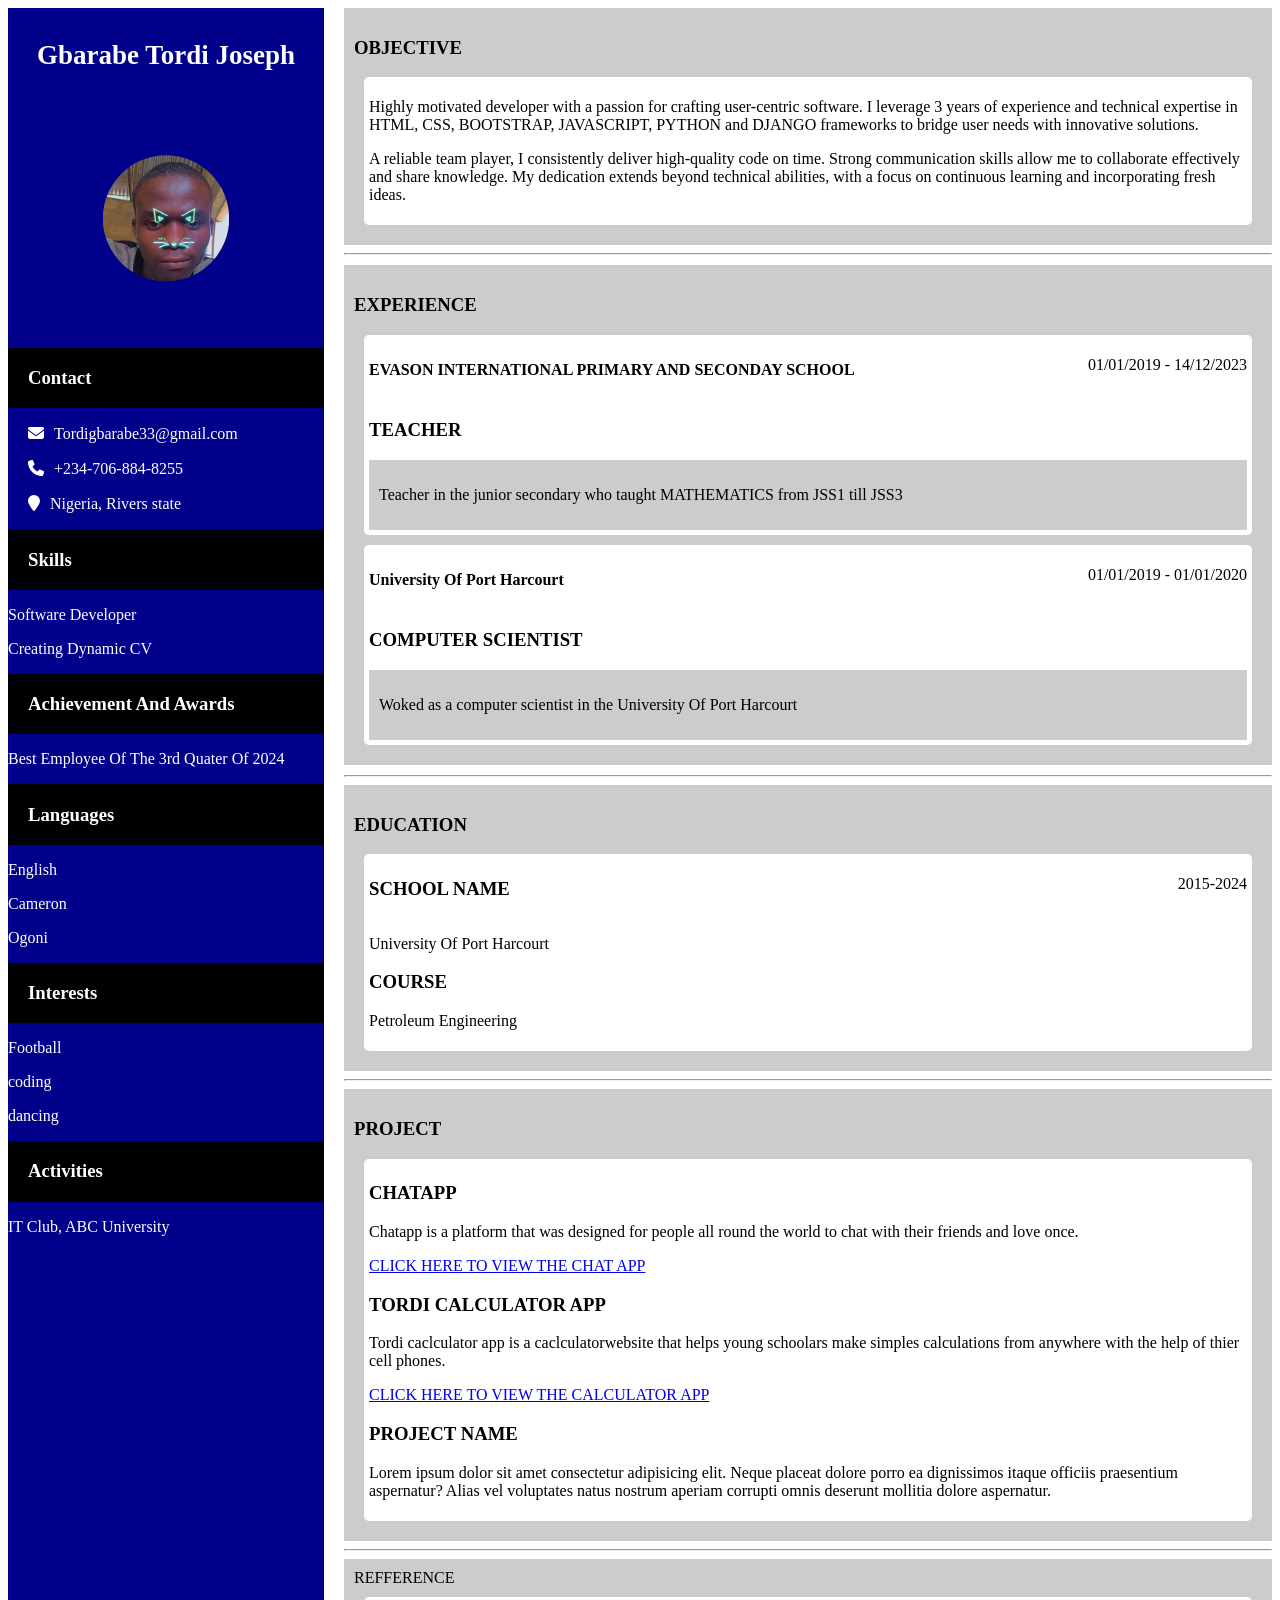
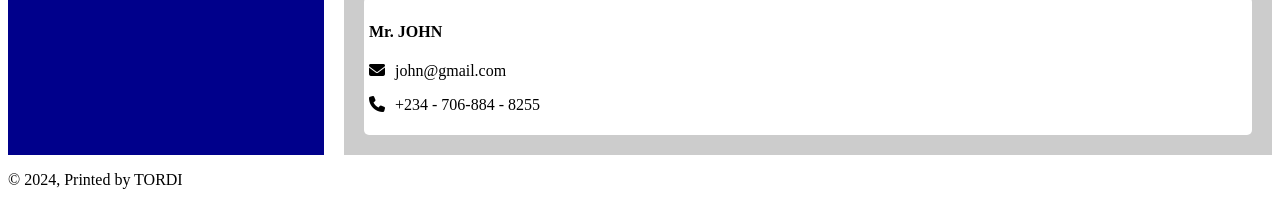
==== myblog/templates/home.html @ b70567ed "Add files via upload my first commit" ====
<!DOCTYPE html>
<html lang="en">
<head>
    <meta charset="UTF-8">
    <meta name="viewport" content="width=device-width, initial-scale=1.0">
    <title>Document</title>
    <link rel="stylesheet" href="https://cdnjs.cloudflare.com/ajax/libs/font-awesome/6.5.2/css/all.min.css" integrity="sha512-SnH5WK+bZxgPHs44uWIX+LLJAJ9/2PkPKZ5QiAj6Ta86w+fsb2TkcmfRyVX3pBnMFcV7oQPJkl9QevSCWr3W6A==" crossorigin="anonymous" referrerpolicy="no-referrer" />

    <style>

        body {
            display: grid;
            grid-template-columns: 1fr 3fr;

        }


        /* This part is for the header only */
        header {
            padding-top: 10px;
            background-color: darkblue;
            color: white;
        }
        header #headerone img {
            width: 40%;
            border-radius: 20px;
            clip-path: circle();
        }
        header #headerone {
            text-align: center;
            font-size: 18px;
        }

        .black {
            background-color: black;
            color: white;
            padding: 0.5px 0.5px 0.5px 20px;
        }
        #headertwotwo p {
            padding: 0.5px 0.5px 0.5px 20px;
        }
        #headertwotwo p i {
            padding-right: 10px;
        }

        /* This part is for the main only */
        main {
            padding-left: 20px;
        }
        #mainthree {
            background-color: #ccc;
            padding: 10px 10px 10px 10px;
        }
        #mainone {
            background-color: #ccc;
            padding: 10px;
        }
        #mainonetwo {
            background-color: white;
            margin: 10px 10px 10px 10px;
            padding: 5px;
            border-radius: 5px;
        }
        #maintwo {
            background-color: #ccc;
            padding: 10px;
            margin: 10px 0 10px 0;
        }
        .all {
            background-color: white;
            margin: 10px 10px 10px 10px;
            padding: 5px;
            border-radius: 5px;
        }

        #maintwotwoone {
            display: flex;
            justify-content: space-between;
        }
        #mainthreetwoone {
            display: flex;
            justify-content: space-between;
        }
        #mainfour {
            background-color: #ccc;
            padding: 10px 10px 10px 10px;
        }
        #mainfive p i {
            padding-right: 10px;
        }


        

        /* Media query for HP CORE I5 */
        /* CSS styles specific to HP CORE I5  */
        @media only screen and (max-width: 1600px) and (min-width: 900px){
        } 

        /* Media query for Samsung Galaxy S9+ */
        /* CSS styles specific to Samsung Galaxy S9+ */
        @media only screen and (max-width: 658px) and (min-width: 320px) {
        }

        /* Media query for Samsung Galaxy S8 */
        /* CSS styles specific to Samsung Galaxy S8 */
        @media only screen and (max-width: 740px) and (min-width: 360px) {
        }

        /* Media query for Samsung Galaxy tab */
        /* CSS styles specific to Samsung Galaxy tab */
        @media only screen and (max-width: 1138px) and (min-width: 712px) {
        }

        /* Media query for Samsung Galaxy s20 ultra */
        /* CSS styles specific to Samsung Galaxy s20 ultra */
        @media only screen and (max-width: 915px) and (min-width: 412px) {
        }

        /* Media query for iPhone 6/7/8 */
        /* CSS styles specific to iPhone 6/7/8 */
        /* Media query for ALL laptops */
        @media only screen and (max-width: 667px) and (min-width: 414px) {
            body {
                display: flex;
                flex-direction: column;
            }
            main {
                margin-top: 10px;
                margin-left: -20px;
            }
        }

        /* CSS styles specific All laptops */
        @media only screen and (max-width: 1920px) and (min-width: 1366px){
        }

        /* Media query for samsung galaxy ao3s and a10 */
        /* CSS styles specific to samsung galaxy ao3s and a10 */
        @media only screen and (max-width: 720px) and (min-width: 320px) {
            body {
                display: flex;
                flex-direction: column;
            }

            /* This part is for the header part */
            header {
                font-size: 10px;
            }
            header #headerone img {
            width: 40%;
            border-radius: 60px;
            clip-path: circle();
            }
            #headerthreetwo {
                padding-left: 20px;
            }
            #headerfourtwo {
                padding-left: 20px;
            }
            #headerfivetwo{
                padding-left: 20px;
            }
            #headersixtwo {
                padding-left: 20px;
            }

            /* This part is for the main part */
            main {
                margin-top: 10px;
                margin-left: -20px;
                font-size: 13px;
            }
        }
    </style>
</head>
<body>

    <header>

        <div id="headerone">
            <h2>Gbarabe Tordi Joseph</h2>
            <img src="../static/img/picture2.jpg" alt="">
        </div>

        <div id="headertwo">
            <div id="headertwoone" class="black">
                <h3>Contact</h3>
            </div>
            <div id="headertwotwo">
                <p><i class="fa fa-envelope" aria-hidden="true"></i>Tordigbarabe33@gmail.com</p>
                <p><i class="fa fa-phone" aria-hidden="true"></i>+234-706-884-8255</p>
                <p><i class="fa fa-map-marker" aria-hidden="true"></i>Nigeria, Rivers state</p>
            </div>
        </div>

        <div id="headerthree">
            <div id="headerthreeone" class="black">
                <h3>Skills</h3>
            </div>
            <div id="headerthreetwo">
                <p>Software Developer</p>
                <p>Creating Dynamic CV</p>
            </div>
        </div>

        <div id="headerfour">
            <div id="headerfourone" class="black">
                <h3>Achievement And Awards</h3>
            </div>
            <div id="headerfourtwo">
                <p>Best Employee Of The 3rd Quater Of 2024</p>
            </div>
        </div>

        <div id="headerfive">
            <div id="headerfiveone" class="black">
                <h3>Languages</h3>
            </div>
            <div id="headerfivetwo">
                <p>English</p>
                <p>Cameron</p>
                <p>Ogoni</p>
            </div>
        </div>

        <div id="headersix">
            <div id="headersixone" class="black">
                <h3>Interests</h3>
            </div>
            <div id="headersixtwo">
                <p>Football</p>
                <p>coding</p>
                <p>dancing</p>
            </div>
        </div>

        <div id="headerseven">
            <div id="headersevenone" class="black">
                <h3>Activities</h3>
            </div>
            <div id="headerseventwo">
                <p>IT Club, ABC University</p>
            </div>
        </div>

    </header>



    <main>

        <div id="mainone">
            <div id="mainoneone">
                <h3>OBJECTIVE</h3>
            </div>
            <div id="mainonetwo">
                <p>
                    Highly motivated developer with a passion for crafting user-centric software. I leverage 3 years of experience and technical expertise in HTML, CSS, BOOTSTRAP, JAVASCRIPT, PYTHON and DJANGO frameworks to bridge user needs with innovative solutions.
                </p>
                <p>
                    A reliable team player, I consistently deliver high-quality code on time. Strong communication skills allow me to collaborate effectively and share knowledge. My dedication extends beyond technical abilities, with a focus on continuous learning and incorporating fresh ideas.
                </p>
            </div>
        </div><hr>

        <div id="maintwo">
            <div id="maintwoone">
                <h3>EXPERIENCE</h3>
            </div>

            <div id="maintwotwo" class="all">
                <div id="maintwotwoone">
                    <div id="maintwotwooneone">
                        <h4>EVASON INTERNATIONAL PRIMARY AND SECONDAY SCHOOL</h4>
                    </div>
                    <div id="maintwotwoonetwo">
                        <P>01/01/2019 - 14/12/2023</P>
                    </div>
                </div>
                <div id="maintwothree">
                    <h3>TEACHER</h3>
                </div>
                <div id="mainfour">
                    <p>
                        Teacher in the junior secondary who taught MATHEMATICS from JSS1 till JSS3
                    </p>
                </div>
            </div>

            <div id="maintwotwo"  class="all">
                <div id="maintwotwoone">
                    <div id="maintwotwooneone">
                        <h4>University Of Port Harcourt</h4>
                    </div>
                    <div id="maintwotwoonetwo">
                        <P>01/01/2019 - 01/01/2020</P>
                    </div>
                </div>
                <div id="maintwothree">
                    <h3>COMPUTER SCIENTIST</h3>
                </div>
                <div id="mainfour">
                    <p>
                        Woked as a computer scientist in the University Of Port Harcourt
                    </p>
                </div>
            </div>

        </div><hr>

        <div id="mainthree">
            <div id="mainthreeone">
                <h3>EDUCATION</h3>
            </div>
            <div id="mainthreetwo" class="all">
                <div id="mainthreetwoone">
                    <div id="mainthreetwoone">
                        <h3>SCHOOL NAME</h3>
                    </div>
                    <div id="mainthreetwotwo">
                        <p>
                            2015-2024
                        </p>
                    </div>
                </div>
                <p>University Of Port Harcourt</p>
                <div id="mainthreethree">
                    <div id="mainthreethreeone">
                        <h3>COURSE</h3>
                    </div>
                    <div id="mainthreethreetwo">
                        <p>
                            Petroleum Engineering
                        </p>
                    </div>
                </div>
            </div>
        </div><hr>


        <div id="mainfour">
            <div id="mainfourone">
                <h3>PROJECT</h3>
            </div>

            <div id="mainfournav" class="all">
                <div id="mainfourtwo">
                    <div id="mainfourtwoone">
                        <h3>CHATAPP</h3>
                    </div>
                    <div id="mainfourtwotwo">
                        <p>
                            Chatapp is a platform that was designed for people all round the world to chat with their friends and love once.
                        </p>
                        <p>
                            <a href="https://tordichatapp.pythonanywhere.com/">CLICK HERE TO VIEW THE CHAT APP</a>
                        </p>
                    </div>
                </div>
    
                <div id="mainfourtwo">
                    <div id="mainfourtwoone">
                        <h3>TORDI CALCULATOR APP</h3>
                    </div>
                    <div id="mainfourtwotwo">
                        <p>
                            Tordi caclculator app is a caclculatorwebsite that helps young schoolars make simples calculations from anywhere with the help of thier cell phones.
                        </p>
                        <a href="https://tordicalculator.pythonanywhere.com/">CLICK HERE TO VIEW THE CALCULATOR APP</a>
                    </div>
                </div>
    
                <div id="mainfourtwo">
                    <div id="mainfourtwoone">
                        <h3>PROJECT NAME</h3>
                    </div>
                    <div id="mainfourtwotwo">
                        <p>
                            Lorem ipsum dolor sit amet consectetur adipisicing elit. Neque placeat dolore porro ea 
                            dignissimos itaque officiis praesentium aspernatur? Alias vel voluptates natus nostrum 
                            aperiam corrupti omnis deserunt mollitia dolore aspernatur.
                        </p>
                    </div>
                </div>
            </div>
        </div><hr>

        <style>
            #mainfive {
                background-color: #ccc;
                padding: 10px 10px 10px 10px;
            }
        </style>

        <div id="mainfive">
            <div id="mainfiveone">
                REFFERENCE
            </div>
            <div id="mainfiveall" class="all">
                <div id="mainfivetwo">
                    <h4>Mr. JOHN</h4>
                </div>
                <div id="mainfivethree">
                    <p><i class="fa fa-envelope" aria-hidden="true"></i>john@gmail.com</p>
                </div>
                <div id="mainfivefour">
                    <p><i class="fa fa-phone" aria-hidden="true"></i>+234 - 706-884 - 8255</p>
                </div>
            </div>
        </div>

    </main>
    <footer>
        <p>&copy; 2024, Printed by TORDI</p>
    </footer>

</body>
</html>
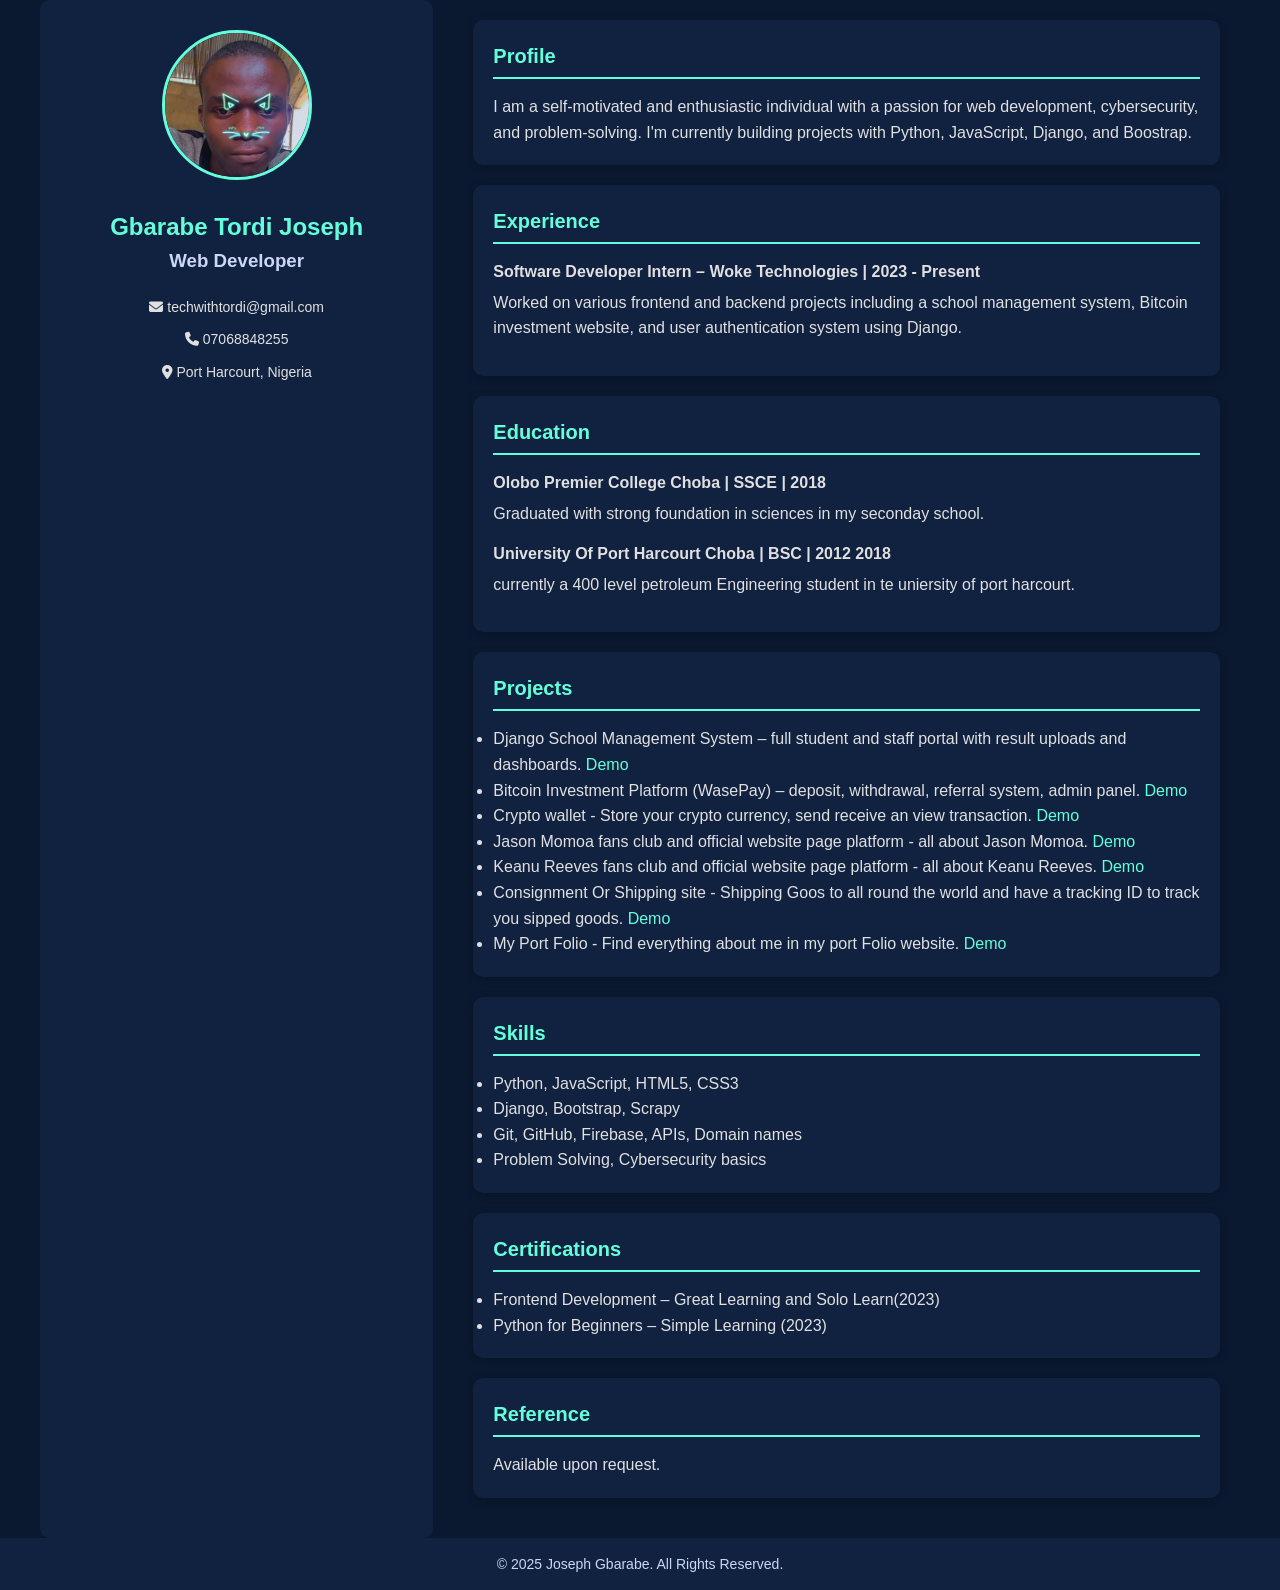
==== commit 316609ae: "j" ====
--- a/myblog/templates/home.html
+++ b/myblog/templates/home.html
@@ -1,419 +1,228 @@
 <!DOCTYPE html>
 <html lang="en">
 <head>
-    <meta charset="UTF-8">
-    <meta name="viewport" content="width=device-width, initial-scale=1.0">
-    <title>Document</title>
-    <link rel="stylesheet" href="https://cdnjs.cloudflare.com/ajax/libs/font-awesome/6.5.2/css/all.min.css" integrity="sha512-SnH5WK+bZxgPHs44uWIX+LLJAJ9/2PkPKZ5QiAj6Ta86w+fsb2TkcmfRyVX3pBnMFcV7oQPJkl9QevSCWr3W6A==" crossorigin="anonymous" referrerpolicy="no-referrer" />
-
-    <style>
-
-        body {
-            display: grid;
-            grid-template-columns: 1fr 3fr;
-
-        }
-
-
-        /* This part is for the header only */
-        header {
-            padding-top: 10px;
-            background-color: darkblue;
-            color: white;
-        }
-        header #headerone img {
-            width: 40%;
-            border-radius: 20px;
-            clip-path: circle();
-        }
-        header #headerone {
-            text-align: center;
-            font-size: 18px;
-        }
-
-        .black {
-            background-color: black;
-            color: white;
-            padding: 0.5px 0.5px 0.5px 20px;
-        }
-        #headertwotwo p {
-            padding: 0.5px 0.5px 0.5px 20px;
-        }
-        #headertwotwo p i {
-            padding-right: 10px;
-        }
-
-        /* This part is for the main only */
-        main {
-            padding-left: 20px;
-        }
-        #mainthree {
-            background-color: #ccc;
-            padding: 10px 10px 10px 10px;
-        }
-        #mainone {
-            background-color: #ccc;
-            padding: 10px;
-        }
-        #mainonetwo {
-            background-color: white;
-            margin: 10px 10px 10px 10px;
-            padding: 5px;
-            border-radius: 5px;
-        }
-        #maintwo {
-            background-color: #ccc;
-            padding: 10px;
-            margin: 10px 0 10px 0;
-        }
-        .all {
-            background-color: white;
-            margin: 10px 10px 10px 10px;
-            padding: 5px;
-            border-radius: 5px;
-        }
-
-        #maintwotwoone {
-            display: flex;
-            justify-content: space-between;
-        }
-        #mainthreetwoone {
-            display: flex;
-            justify-content: space-between;
-        }
-        #mainfour {
-            background-color: #ccc;
-            padding: 10px 10px 10px 10px;
-        }
-        #mainfive p i {
-            padding-right: 10px;
-        }
-
-
-        
-
-        /* Media query for HP CORE I5 */
-        /* CSS styles specific to HP CORE I5  */
-        @media only screen and (max-width: 1600px) and (min-width: 900px){
-        } 
-
-        /* Media query for Samsung Galaxy S9+ */
-        /* CSS styles specific to Samsung Galaxy S9+ */
-        @media only screen and (max-width: 658px) and (min-width: 320px) {
-        }
-
-        /* Media query for Samsung Galaxy S8 */
-        /* CSS styles specific to Samsung Galaxy S8 */
-        @media only screen and (max-width: 740px) and (min-width: 360px) {
-        }
-
-        /* Media query for Samsung Galaxy tab */
-        /* CSS styles specific to Samsung Galaxy tab */
-        @media only screen and (max-width: 1138px) and (min-width: 712px) {
-        }
-
-        /* Media query for Samsung Galaxy s20 ultra */
-        /* CSS styles specific to Samsung Galaxy s20 ultra */
-        @media only screen and (max-width: 915px) and (min-width: 412px) {
-        }
-
-        /* Media query for iPhone 6/7/8 */
-        /* CSS styles specific to iPhone 6/7/8 */
-        /* Media query for ALL laptops */
-        @media only screen and (max-width: 667px) and (min-width: 414px) {
-            body {
-                display: flex;
-                flex-direction: column;
-            }
-            main {
-                margin-top: 10px;
-                margin-left: -20px;
-            }
-        }
-
-        /* CSS styles specific All laptops */
-        @media only screen and (max-width: 1920px) and (min-width: 1366px){
-        }
-
-        /* Media query for samsung galaxy ao3s and a10 */
-        /* CSS styles specific to samsung galaxy ao3s and a10 */
-        @media only screen and (max-width: 720px) and (min-width: 320px) {
-            body {
-                display: flex;
-                flex-direction: column;
-            }
-
-            /* This part is for the header part */
-            header {
-                font-size: 10px;
-            }
-            header #headerone img {
-            width: 40%;
-            border-radius: 60px;
-            clip-path: circle();
-            }
-            #headerthreetwo {
-                padding-left: 20px;
-            }
-            #headerfourtwo {
-                padding-left: 20px;
-            }
-            #headerfivetwo{
-                padding-left: 20px;
-            }
-            #headersixtwo {
-                padding-left: 20px;
-            }
-
-            /* This part is for the main part */
-            main {
-                margin-top: 10px;
-                margin-left: -20px;
-                font-size: 13px;
-            }
-        }
-    </style>
+  <meta charset="UTF-8" />
+  <meta name="viewport" content="width=device-width, initial-scale=1.0"/>
+  <title>Joseph Gbarabe - Resume</title>
+  <link rel="stylesheet" href="https://cdnjs.cloudflare.com/ajax/libs/font-awesome/6.5.1/css/all.min.css"/>
+  <style>
+    :root {
+      --primary-color: #0a192f;
+      --secondary-color: #112240;
+      --accent-color: #64ffda;
+      --text-color: #e0e0e0;
+      --light-gray: #ccd6f6;
+      --white: #ffffff;
+      --border-radius: 10px;
+    }
+
+    * {
+      margin: 0;
+      padding: 0;
+      box-sizing: border-box;
+    }
+
+    body {
+      font-family: 'Segoe UI', Tahoma, Geneva, Verdana, sans-serif;
+      background-color: var(--primary-color);
+      color: var(--text-color);
+      line-height: 1.6;
+    }
+
+    header, main {
+      padding: 20px;
+    }
+
+    .container {
+      display: flex;
+      gap: 20px;
+      max-width: 1200px;
+      margin: auto;
+      flex-wrap: wrap;
+    }
+
+    header {
+      flex: 1 1 300px;
+      background-color: var(--secondary-color);
+      border-radius: var(--border-radius);
+      text-align: center;
+      padding-top: 30px;
+    }
+
+    header img {
+      width: 150px;
+      height: 150px;
+      object-fit: cover;
+      border-radius: 50%;
+      border: 3px solid var(--accent-color);
+      margin-bottom: 20px;
+    }
+
+    header h1 {
+      font-size: 24px;
+      color: var(--accent-color);
+    }
+
+    header h3 {
+      color: var(--light-gray);
+      margin-bottom: 10px;
+    }
+
+    header ul {
+      list-style: none;
+      margin-top: 20px;
+    }
+
+    header ul li {
+      margin-bottom: 10px;
+      font-size: 14px;
+    }
+
+    main {
+      flex: 2 1 600px;
+    }
+
+    section {
+      background-color: var(--secondary-color);
+      padding: 20px;
+      border-radius: var(--border-radius);
+      margin-bottom: 20px;
+      box-shadow: 0 2px 10px rgba(0,0,0,0.2);
+    }
+
+    section h2 {
+      color: var(--accent-color);
+      border-bottom: 2px solid var(--accent-color);
+      margin-bottom: 15px;
+      padding-bottom: 5px;
+      font-size: 20px;
+    }
+
+    .card {
+      margin-bottom: 15px;
+    }
+
+    .card strong {
+      display: block;
+      margin-bottom: 5px;
+    }
+
+    a {
+      color: var(--accent-color);
+      text-decoration: none;
+    }
+
+    a:hover {
+      text-decoration: underline;
+    }
+
+    footer {
+      text-align: center;
+      background-color: var(--secondary-color);
+      padding: 15px;
+      font-size: 14px;
+      color: var(--light-gray);
+    }
+
+    @media (max-width: 768px) {
+      .container {
+        flex-direction: column;
+      }
+
+      header, main {
+        width: 100%;
+      }
+
+      header img {
+        width: 120px;
+        height: 120px;
+      }
+    }
+  </style>
 </head>
 <body>
-
+  <div class="container">
     <header>
-
-        <div id="headerone">
-            <h2>Gbarabe Tordi Joseph</h2>
-            <img src="../static/img/picture2.jpg" alt="">
+      <img src="../static/img/picture2.jpg" alt="Joseph Gbarabe" />
+      <h1>Gbarabe Tordi Joseph</h1>
+      <h3>Web Developer</h3>
+      <ul>
+        <li><i class="fas fa-envelope"></i> techwithtordi@gmail.com</li>
+        <li><i class="fas fa-phone"></i> 07068848255</li>
+        <li><i class="fas fa-map-marker-alt"></i> Port Harcourt, Nigeria</li>
+      </ul>
+    </header>
+
+    <main>
+      <section>
+        <h2>Profile</h2>
+        <p>I am a self-motivated and enthusiastic individual with a passion for web development, cybersecurity, and problem-solving. I'm currently building projects with Python, JavaScript, Django, and Boostrap.</p>
+      </section>
+
+      <section>
+        <h2>Experience</h2>
+        <div class="card">
+          <strong>Software Developer Intern – Woke Technologies | 2023 - Present</strong>
+          <p>Worked on various frontend and backend projects including a school management system, Bitcoin investment website, and user authentication system using Django.</p>
         </div>
-
-        <div id="headertwo">
-            <div id="headertwoone" class="black">
-                <h3>Contact</h3>
-            </div>
-            <div id="headertwotwo">
-                <p><i class="fa fa-envelope" aria-hidden="true"></i>Tordigbarabe33@gmail.com</p>
-                <p><i class="fa fa-phone" aria-hidden="true"></i>+234-706-884-8255</p>
-                <p><i class="fa fa-map-marker" aria-hidden="true"></i>Nigeria, Rivers state</p>
-            </div>
+      </section>
+
+      <section>
+        <h2>Education</h2>
+        <div class="card">
+          <strong>Olobo Premier College Choba | SSCE | 2018</strong>
+          <p>Graduated with strong foundation in sciences in my seconday school.</p>
         </div>
-
-        <div id="headerthree">
-            <div id="headerthreeone" class="black">
-                <h3>Skills</h3>
-            </div>
-            <div id="headerthreetwo">
-                <p>Software Developer</p>
-                <p>Creating Dynamic CV</p>
-            </div>
+        <div class="card">
+          <strong>University Of Port Harcourt Choba | BSC | 2012 2018</strong>
+          <p>currently a 400 level petroleum Engineering student in te uniersity of port harcourt.</p>
         </div>
-
-        <div id="headerfour">
-            <div id="headerfourone" class="black">
-                <h3>Achievement And Awards</h3>
-            </div>
-            <div id="headerfourtwo">
-                <p>Best Employee Of The 3rd Quater Of 2024</p>
-            </div>
-        </div>
-
-        <div id="headerfive">
-            <div id="headerfiveone" class="black">
-                <h3>Languages</h3>
-            </div>
-            <div id="headerfivetwo">
-                <p>English</p>
-                <p>Cameron</p>
-                <p>Ogoni</p>
-            </div>
-        </div>
-
-        <div id="headersix">
-            <div id="headersixone" class="black">
-                <h3>Interests</h3>
-            </div>
-            <div id="headersixtwo">
-                <p>Football</p>
-                <p>coding</p>
-                <p>dancing</p>
-            </div>
-        </div>
-
-        <div id="headerseven">
-            <div id="headersevenone" class="black">
-                <h3>Activities</h3>
-            </div>
-            <div id="headerseventwo">
-                <p>IT Club, ABC University</p>
-            </div>
-        </div>
-
-    </header>
-
-
-
-    <main>
-
-        <div id="mainone">
-            <div id="mainoneone">
-                <h3>OBJECTIVE</h3>
-            </div>
-            <div id="mainonetwo">
-                <p>
-                    Highly motivated developer with a passion for crafting user-centric software. I leverage 3 years of experience and technical expertise in HTML, CSS, BOOTSTRAP, JAVASCRIPT, PYTHON and DJANGO frameworks to bridge user needs with innovative solutions.
-                </p>
-                <p>
-                    A reliable team player, I consistently deliver high-quality code on time. Strong communication skills allow me to collaborate effectively and share knowledge. My dedication extends beyond technical abilities, with a focus on continuous learning and incorporating fresh ideas.
-                </p>
-            </div>
-        </div><hr>
-
-        <div id="maintwo">
-            <div id="maintwoone">
-                <h3>EXPERIENCE</h3>
-            </div>
-
-            <div id="maintwotwo" class="all">
-                <div id="maintwotwoone">
-                    <div id="maintwotwooneone">
-                        <h4>EVASON INTERNATIONAL PRIMARY AND SECONDAY SCHOOL</h4>
-                    </div>
-                    <div id="maintwotwoonetwo">
-                        <P>01/01/2019 - 14/12/2023</P>
-                    </div>
-                </div>
-                <div id="maintwothree">
-                    <h3>TEACHER</h3>
-                </div>
-                <div id="mainfour">
-                    <p>
-                        Teacher in the junior secondary who taught MATHEMATICS from JSS1 till JSS3
-                    </p>
-                </div>
-            </div>
-
-            <div id="maintwotwo"  class="all">
-                <div id="maintwotwoone">
-                    <div id="maintwotwooneone">
-                        <h4>University Of Port Harcourt</h4>
-                    </div>
-                    <div id="maintwotwoonetwo">
-                        <P>01/01/2019 - 01/01/2020</P>
-                    </div>
-                </div>
-                <div id="maintwothree">
-                    <h3>COMPUTER SCIENTIST</h3>
-                </div>
-                <div id="mainfour">
-                    <p>
-                        Woked as a computer scientist in the University Of Port Harcourt
-                    </p>
-                </div>
-            </div>
-
-        </div><hr>
-
-        <div id="mainthree">
-            <div id="mainthreeone">
-                <h3>EDUCATION</h3>
-            </div>
-            <div id="mainthreetwo" class="all">
-                <div id="mainthreetwoone">
-                    <div id="mainthreetwoone">
-                        <h3>SCHOOL NAME</h3>
-                    </div>
-                    <div id="mainthreetwotwo">
-                        <p>
-                            2015-2024
-                        </p>
-                    </div>
-                </div>
-                <p>University Of Port Harcourt</p>
-                <div id="mainthreethree">
-                    <div id="mainthreethreeone">
-                        <h3>COURSE</h3>
-                    </div>
-                    <div id="mainthreethreetwo">
-                        <p>
-                            Petroleum Engineering
-                        </p>
-                    </div>
-                </div>
-            </div>
-        </div><hr>
-
-
-        <div id="mainfour">
-            <div id="mainfourone">
-                <h3>PROJECT</h3>
-            </div>
-
-            <div id="mainfournav" class="all">
-                <div id="mainfourtwo">
-                    <div id="mainfourtwoone">
-                        <h3>CHATAPP</h3>
-                    </div>
-                    <div id="mainfourtwotwo">
-                        <p>
-                            Chatapp is a platform that was designed for people all round the world to chat with their friends and love once.
-                        </p>
-                        <p>
-                            <a href="https://tordichatapp.pythonanywhere.com/">CLICK HERE TO VIEW THE CHAT APP</a>
-                        </p>
-                    </div>
-                </div>
-    
-                <div id="mainfourtwo">
-                    <div id="mainfourtwoone">
-                        <h3>TORDI CALCULATOR APP</h3>
-                    </div>
-                    <div id="mainfourtwotwo">
-                        <p>
-                            Tordi caclculator app is a caclculatorwebsite that helps young schoolars make simples calculations from anywhere with the help of thier cell phones.
-                        </p>
-                        <a href="https://tordicalculator.pythonanywhere.com/">CLICK HERE TO VIEW THE CALCULATOR APP</a>
-                    </div>
-                </div>
-    
-                <div id="mainfourtwo">
-                    <div id="mainfourtwoone">
-                        <h3>PROJECT NAME</h3>
-                    </div>
-                    <div id="mainfourtwotwo">
-                        <p>
-                            Lorem ipsum dolor sit amet consectetur adipisicing elit. Neque placeat dolore porro ea 
-                            dignissimos itaque officiis praesentium aspernatur? Alias vel voluptates natus nostrum 
-                            aperiam corrupti omnis deserunt mollitia dolore aspernatur.
-                        </p>
-                    </div>
-                </div>
-            </div>
-        </div><hr>
-
-        <style>
-            #mainfive {
-                background-color: #ccc;
-                padding: 10px 10px 10px 10px;
-            }
-        </style>
-
-        <div id="mainfive">
-            <div id="mainfiveone">
-                REFFERENCE
-            </div>
-            <div id="mainfiveall" class="all">
-                <div id="mainfivetwo">
-                    <h4>Mr. JOHN</h4>
-                </div>
-                <div id="mainfivethree">
-                    <p><i class="fa fa-envelope" aria-hidden="true"></i>john@gmail.com</p>
-                </div>
-                <div id="mainfivefour">
-                    <p><i class="fa fa-phone" aria-hidden="true"></i>+234 - 706-884 - 8255</p>
-                </div>
-            </div>
-        </div>
-
+      </section>
+
+
+      <section>
+        <h2>Projects</h2>
+        <ul>
+            <li>Django School Management System – full student and staff portal with result uploads and dashboards.  <a href="https://tordischool.pythonanywhere.com">Demo</a></li>
+            <li>Bitcoin Investment Platform (WasePay) – deposit, withdrawal, referral system, admin panel.  <a href="https://wasepay.pythonanywhere.com">Demo</a></li>
+            <li>Crypto wallet - Store your crypto currency, send receive an view transaction.  <a href="https://bitcoinlab.pythonanywhere.com">Demo</a></li>
+            <li>Jason Momoa fans club and official website page platform - all about Jason Momoa.  <a href="https://jasonmomoa.pythonanywhere.com">Demo</a></li>
+            <li>Keanu Reeves fans club and official website page platform - all about Keanu Reeves.  <a href="https://keanuerevvesofficialsite.pythonanywhere.com">Demo</a></li>
+            <li>Consignment Or Shipping site - Shipping Goos to all round the world and have a tracking ID to track you sipped goods.  <a href="https://keanuerevvesofficialsite.pythonanywhere.com">Demo</a></li>
+            <li>My Port Folio - Find everything about me in my port Folio website.  <a href="https://tordiportfilio.pythonanywhere.com/">Demo</a></li>
+            
+        </ul>
+      </section>
+
+
+
+      <section>
+        <h2>Skills</h2>
+        <ul>
+          <li>Python, JavaScript, HTML5, CSS3</li>
+          <li>Django, Bootstrap, Scrapy</li>
+          <li>Git, GitHub, Firebase, APIs, Domain names</li>
+          <li>Problem Solving, Cybersecurity basics</li>
+        </ul>
+      </section>
+
+      <section>
+        <h2>Certifications</h2>
+        <ul>
+          <li>Frontend Development – Great Learning and Solo Learn(2023)</li>
+          <li>Python for Beginners – Simple Learning (2023)</li>
+        </ul>
+      </section>
+
+      <section>
+        <h2>Reference</h2>
+        <p>Available upon request.</p>
+      </section>
     </main>
-    <footer>
-        <p>&copy; 2024, Printed by TORDI</p>
-    </footer>
-
+  </div>
+
+  <footer>
+    &copy; 2025 Joseph Gbarabe. All Rights Reserved.
+  </footer>
 </body>
-</html>+</html>
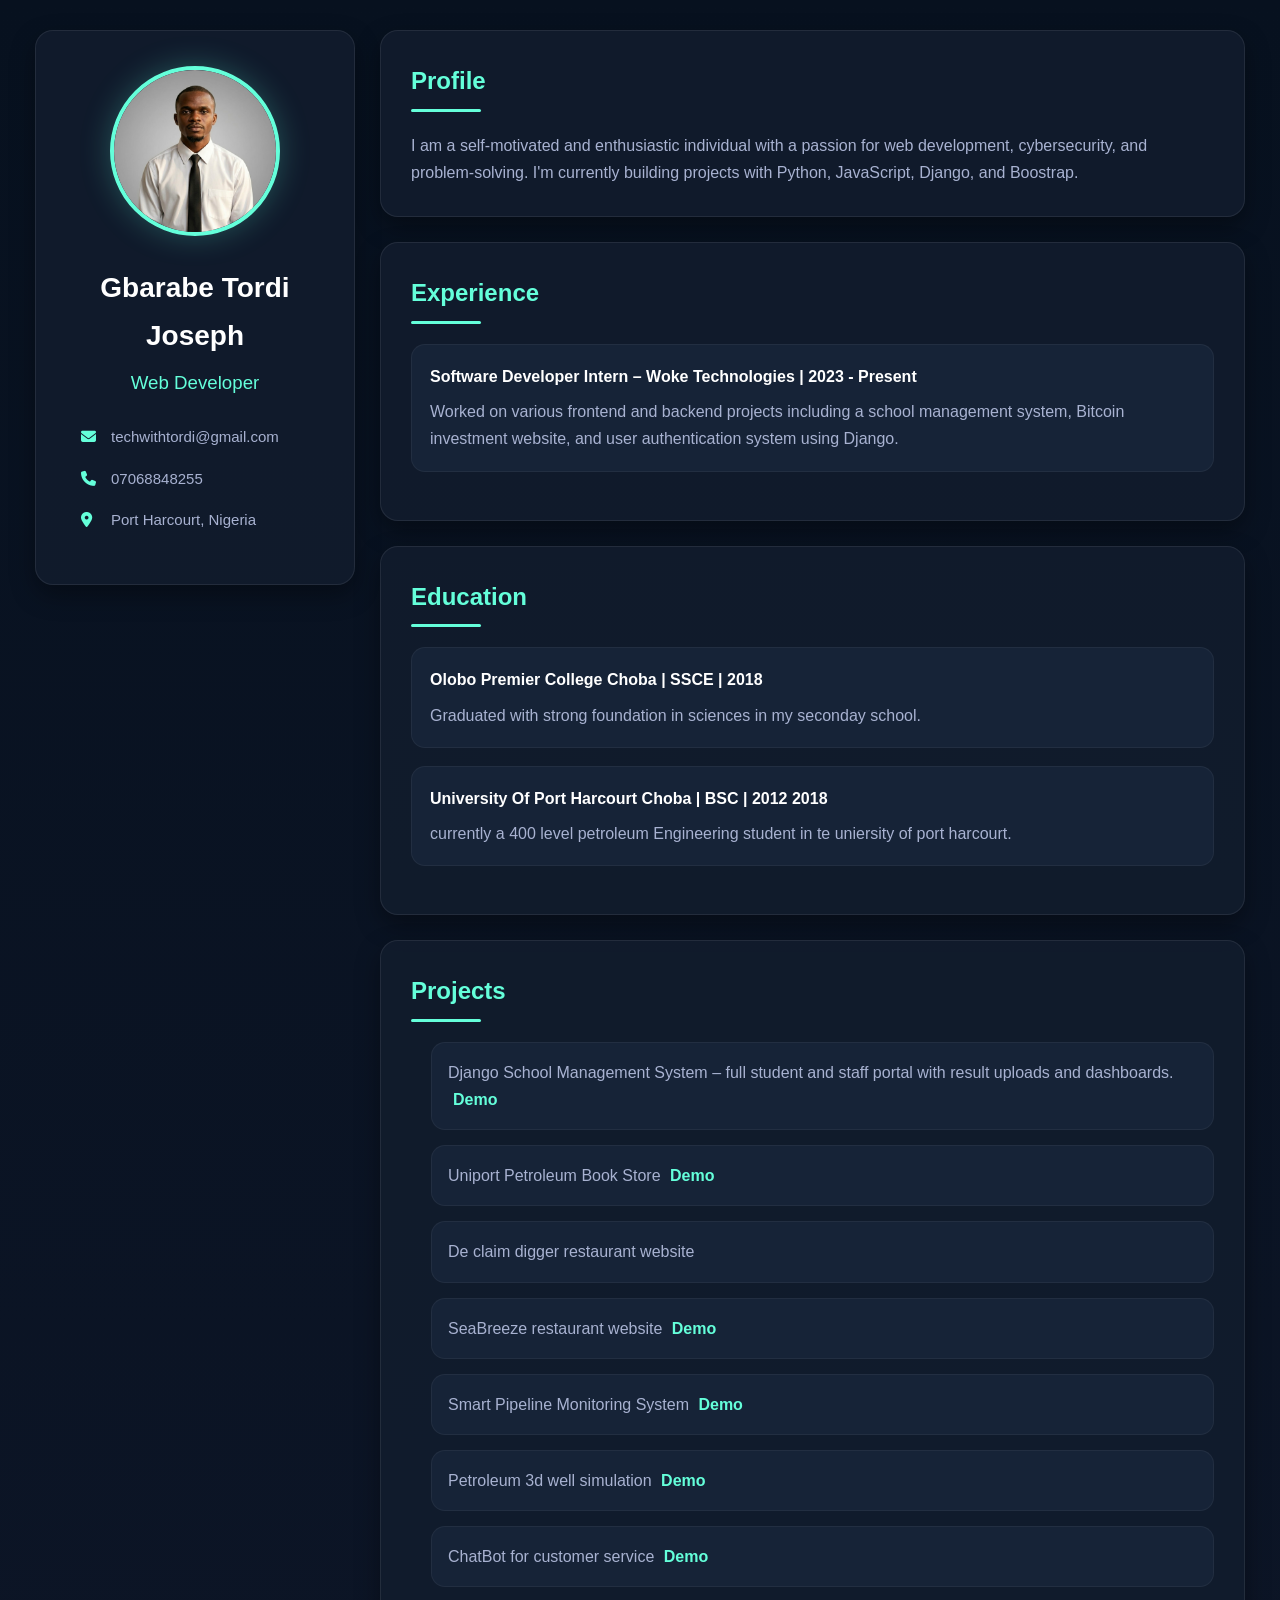
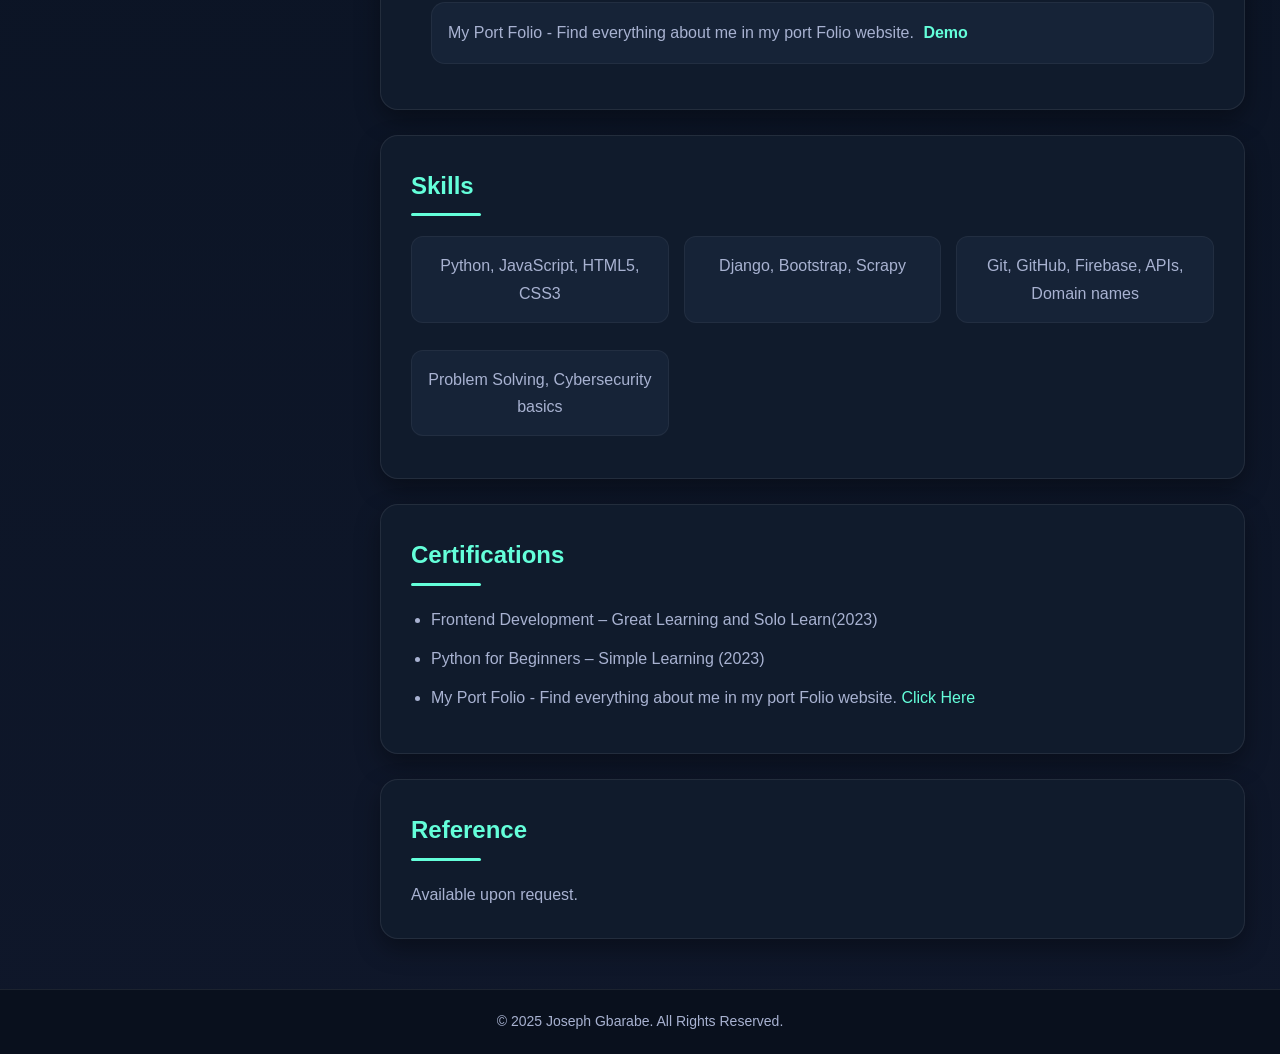
==== commit f681ec51: "Add files via upload" ====
--- a/myblog/templates/home.html
+++ b/myblog/templates/home.html
@@ -1,228 +1,507 @@
 <!DOCTYPE html>
 <html lang="en">
 <head>
-  <meta charset="UTF-8" />
+  <meta charset="UTF-8"/>
   <meta name="viewport" content="width=device-width, initial-scale=1.0"/>
   <title>Joseph Gbarabe - Resume</title>
+
   <link rel="stylesheet" href="https://cdnjs.cloudflare.com/ajax/libs/font-awesome/6.5.1/css/all.min.css"/>
+
   <style>
-    :root {
-      --primary-color: #0a192f;
-      --secondary-color: #112240;
-      --accent-color: #64ffda;
-      --text-color: #e0e0e0;
-      --light-gray: #ccd6f6;
-      --white: #ffffff;
-      --border-radius: 10px;
-    }
-
-    * {
-      margin: 0;
-      padding: 0;
-      box-sizing: border-box;
-    }
-
-    body {
-      font-family: 'Segoe UI', Tahoma, Geneva, Verdana, sans-serif;
-      background-color: var(--primary-color);
-      color: var(--text-color);
-      line-height: 1.6;
-    }
-
-    header, main {
-      padding: 20px;
-    }
-
-    .container {
-      display: flex;
-      gap: 20px;
-      max-width: 1200px;
-      margin: auto;
-      flex-wrap: wrap;
-    }
-
-    header {
-      flex: 1 1 300px;
-      background-color: var(--secondary-color);
-      border-radius: var(--border-radius);
-      text-align: center;
-      padding-top: 30px;
-    }
-
-    header img {
-      width: 150px;
-      height: 150px;
-      object-fit: cover;
-      border-radius: 50%;
-      border: 3px solid var(--accent-color);
-      margin-bottom: 20px;
-    }
-
-    header h1 {
-      font-size: 24px;
-      color: var(--accent-color);
-    }
-
-    header h3 {
-      color: var(--light-gray);
-      margin-bottom: 10px;
-    }
-
-    header ul {
-      list-style: none;
-      margin-top: 20px;
-    }
-
-    header ul li {
-      margin-bottom: 10px;
-      font-size: 14px;
-    }
-
-    main {
-      flex: 2 1 600px;
-    }
-
-    section {
-      background-color: var(--secondary-color);
-      padding: 20px;
-      border-radius: var(--border-radius);
-      margin-bottom: 20px;
-      box-shadow: 0 2px 10px rgba(0,0,0,0.2);
-    }
-
-    section h2 {
-      color: var(--accent-color);
-      border-bottom: 2px solid var(--accent-color);
-      margin-bottom: 15px;
-      padding-bottom: 5px;
-      font-size: 20px;
-    }
-
-    .card {
-      margin-bottom: 15px;
-    }
-
-    .card strong {
-      display: block;
-      margin-bottom: 5px;
-    }
-
-    a {
-      color: var(--accent-color);
-      text-decoration: none;
-    }
-
-    a:hover {
-      text-decoration: underline;
-    }
-
-    footer {
-      text-align: center;
-      background-color: var(--secondary-color);
-      padding: 15px;
-      font-size: 14px;
-      color: var(--light-gray);
-    }
-
-    @media (max-width: 768px) {
-      .container {
-        flex-direction: column;
-      }
-
-      header, main {
-        width: 100%;
-      }
-
-      header img {
-        width: 120px;
-        height: 120px;
-      }
-    }
+
+    :root{
+      --primary-color:#07111f;
+      --secondary-color:#111c2d;
+      --card-color:#162337;
+      --accent-color:#64ffda;
+      --text-color:#e6edf7;
+      --muted-text:#a8b2d1;
+      --white:#ffffff;
+      --border-color:rgba(255,255,255,0.08);
+      --shadow:0 10px 25px rgba(0,0,0,0.35);
+      --radius:18px;
+      --transition:0.3s ease;
+    }
+
+    *{
+      margin:0;
+      padding:0;
+      box-sizing:border-box;
+      scroll-behavior:smooth;
+    }
+
+    body{
+      font-family:'Segoe UI', Tahoma, Geneva, Verdana, sans-serif;
+      background:linear-gradient(to bottom,#07111f,#0f172a);
+      color:var(--text-color);
+      line-height:1.7;
+    }
+
+    a{
+      text-decoration:none;
+      color:var(--accent-color);
+      transition:var(--transition);
+    }
+
+    a:hover{
+      color:#ffffff;
+    }
+
+    .container{
+      max-width:1250px;
+      margin:auto;
+      padding:30px 20px;
+      display:grid;
+      grid-template-columns:320px 1fr;
+      gap:25px;
+    }
+
+    /* SIDEBAR */
+
+    header{
+      background:rgba(17,28,45,0.95);
+      border:1px solid var(--border-color);
+      border-radius:var(--radius);
+      padding:35px 25px;
+      text-align:center;
+      position:sticky;
+      top:20px;
+      height:fit-content;
+      box-shadow:var(--shadow);
+    }
+
+    header img{
+      width:170px;
+      height:170px;
+      border-radius:50%;
+      object-fit:cover;
+      border:4px solid var(--accent-color);
+      margin:auto;
+      margin-bottom:20px;
+      box-shadow:0 0 30px rgba(100,255,218,0.25);
+    }
+
+    header h1{
+      font-size:28px;
+      margin-bottom:8px;
+      color:var(--white);
+    }
+
+    header h3{
+      color:var(--accent-color);
+      font-weight:500;
+      margin-bottom:25px;
+    }
+
+    header ul{
+      list-style:none;
+      text-align:left;
+      margin-top:20px;
+    }
+
+    header ul li{
+      margin-bottom:16px;
+      font-size:15px;
+      color:var(--muted-text);
+      display:flex;
+      align-items:center;
+      gap:12px;
+      word-break:break-word;
+    }
+
+    header ul li i{
+      color:var(--accent-color);
+      width:18px;
+    }
+
+    /* MAIN CONTENT */
+
+    main{
+      display:flex;
+      flex-direction:column;
+      gap:25px;
+    }
+
+    section{
+      background:rgba(17,28,45,0.95);
+      border:1px solid var(--border-color);
+      border-radius:var(--radius);
+      padding:30px;
+      box-shadow:var(--shadow);
+      transition:var(--transition);
+    }
+
+    section:hover{
+      transform:translateY(-3px);
+    }
+
+    section h2{
+      color:var(--accent-color);
+      font-size:24px;
+      margin-bottom:20px;
+      position:relative;
+      padding-bottom:10px;
+    }
+
+    section h2::after{
+      content:'';
+      position:absolute;
+      left:0;
+      bottom:0;
+      width:70px;
+      height:3px;
+      background:var(--accent-color);
+      border-radius:10px;
+    }
+
+    section p{
+      color:var(--muted-text);
+      font-size:16px;
+    }
+
+    .card{
+      background:var(--card-color);
+      border:1px solid rgba(255,255,255,0.05);
+      border-radius:14px;
+      padding:18px;
+      margin-bottom:18px;
+      transition:var(--transition);
+    }
+
+    .card:hover{
+      border-color:var(--accent-color);
+      transform:translateY(-2px);
+    }
+
+    .card strong{
+      display:block;
+      color:var(--white);
+      margin-bottom:8px;
+      font-size:16px;
+    }
+
+    ul{
+      padding-left:20px;
+    }
+
+    ul li{
+      margin-bottom:12px;
+      color:var(--muted-text);
+    }
+
+    /* PROJECTS */
+
+    .project-list li{
+      background:var(--card-color);
+      padding:16px;
+      border-radius:14px;
+      border:1px solid rgba(255,255,255,0.05);
+      margin-bottom:15px;
+      list-style:none;
+      transition:var(--transition);
+    }
+
+    .project-list li:hover{
+      border-color:var(--accent-color);
+      transform:translateY(-2px);
+    }
+
+    .project-list a{
+      margin-left:5px;
+      font-weight:600;
+    }
+
+    /* SKILLS */
+
+    .skills-list{
+      display:grid;
+      grid-template-columns:repeat(auto-fit,minmax(220px,1fr));
+      gap:15px;
+      padding-left:0;
+      margin-top:10px;
+    }
+
+    .skills-list li{
+      list-style:none;
+      background:var(--card-color);
+      border:1px solid rgba(255,255,255,0.05);
+      padding:15px;
+      border-radius:12px;
+      text-align:center;
+      transition:var(--transition);
+    }
+
+    .skills-list li:hover{
+      border-color:var(--accent-color);
+      transform:translateY(-3px);
+    }
+
+    /* FOOTER */
+
+    footer{
+      margin-top:20px;
+      background:#09101d;
+      border-top:1px solid var(--border-color);
+      text-align:center;
+      padding:20px;
+      color:var(--muted-text);
+      font-size:14px;
+    }
+
+    /* MOBILE */
+
+    @media(max-width:900px){
+
+      .container{
+        grid-template-columns:1fr;
+      }
+
+      header{
+        position:relative;
+        top:0;
+      }
+
+    }
+
+    @media(max-width:600px){
+
+      .container{
+        padding:20px 12px;
+      }
+
+      header{
+        padding:30px 20px;
+      }
+
+      header img{
+        width:130px;
+        height:130px;
+      }
+
+      header h1{
+        font-size:24px;
+      }
+
+      section{
+        padding:22px 18px;
+      }
+
+      section h2{
+        font-size:22px;
+      }
+
+      section p,
+      li{
+        font-size:15px;
+      }
+
+    }
+
   </style>
 </head>
+
 <body>
+
   <div class="container">
+
+    <!-- SIDEBAR -->
+
     <header>
-      <img src="../static/img/picture2.jpg" alt="Joseph Gbarabe" />
+
+      <img src="../static/img/profile_picture.jfif" alt="Joseph Gbarabe"/>
+
       <h1>Gbarabe Tordi Joseph</h1>
+
       <h3>Web Developer</h3>
+
       <ul>
-        <li><i class="fas fa-envelope"></i> techwithtordi@gmail.com</li>
-        <li><i class="fas fa-phone"></i> 07068848255</li>
-        <li><i class="fas fa-map-marker-alt"></i> Port Harcourt, Nigeria</li>
+
+        <li>
+          <i class="fas fa-envelope"></i>
+          techwithtordi@gmail.com
+        </li>
+
+        <li>
+          <i class="fas fa-phone"></i>
+          07068848255
+        </li>
+
+        <li>
+          <i class="fas fa-map-marker-alt"></i>
+          Port Harcourt, Nigeria
+        </li>
+
       </ul>
+
     </header>
 
+    <!-- MAIN CONTENT -->
+
     <main>
-      <section>
+
+      <section>
+
         <h2>Profile</h2>
-        <p>I am a self-motivated and enthusiastic individual with a passion for web development, cybersecurity, and problem-solving. I'm currently building projects with Python, JavaScript, Django, and Boostrap.</p>
-      </section>
-
-      <section>
+
+        <p>
+          I am a self-motivated and enthusiastic individual with a passion for web development, cybersecurity, and problem-solving. I'm currently building projects with Python, JavaScript, Django, and Boostrap.
+        </p>
+
+      </section>
+
+      <section>
+
         <h2>Experience</h2>
+
         <div class="card">
-          <strong>Software Developer Intern – Woke Technologies | 2023 - Present</strong>
-          <p>Worked on various frontend and backend projects including a school management system, Bitcoin investment website, and user authentication system using Django.</p>
+
+          <strong>
+            Software Developer Intern – Woke Technologies | 2023 - Present
+          </strong>
+
+          <p>
+            Worked on various frontend and backend projects including a school management system, Bitcoin investment website, and user authentication system using Django.
+          </p>
+
         </div>
-      </section>
-
-      <section>
+
+      </section>
+
+      <section>
+
         <h2>Education</h2>
+
         <div class="card">
-          <strong>Olobo Premier College Choba | SSCE | 2018</strong>
-          <p>Graduated with strong foundation in sciences in my seconday school.</p>
+
+          <strong>
+            Olobo Premier College Choba | SSCE | 2018
+          </strong>
+
+          <p>
+            Graduated with strong foundation in sciences in my seconday school.
+          </p>
+
         </div>
+
         <div class="card">
-          <strong>University Of Port Harcourt Choba | BSC | 2012 2018</strong>
-          <p>currently a 400 level petroleum Engineering student in te uniersity of port harcourt.</p>
+
+          <strong>
+            University Of Port Harcourt Choba | BSC | 2012 2018
+          </strong>
+
+          <p>
+            currently a 400 level petroleum Engineering student in te uniersity of port harcourt.
+          </p>
+
         </div>
-      </section>
-
-
-      <section>
+
+      </section>
+
+      <section>
+
         <h2>Projects</h2>
+
+        <ul class="project-list">
+
+          <li>
+            Django School Management System – full student and staff portal with result uploads and dashboards.
+            <a href="https://tordischool.pythonanywhere.com">Demo</a>
+          </li>
+
+          <li>
+            Uniport Petroleum Book Store
+            <a href="UniportPetroleumBooks.pythonanywhere.com">Demo</a>
+          </li>
+
+          <li>
+            De claim digger restaurant website
+          </li>
+
+          <li>
+            SeaBreeze restaurant website
+            <a href="">Demo</a>
+          </li>
+
+          <li>
+            Smart Pipeline Monitoring System
+            <a href="https://emmauelfinalyearproject.pythonanywhere.com/">Demo</a>
+          </li>
+
+          <li>
+            Petroleum 3d well simulation
+            <a href="https://emmaprojectwork.pythonanywhere.com/">Demo</a>
+          </li>
+
+          <li>
+            ChatBot for customer service
+            <a href="">Demo</a>
+          </li>
+
+          <li>
+            My Port Folio - Find everything about me in my port Folio website.
+            <a href="https://tordiportfilio.pythonanywhere.com/">Demo</a>
+          </li>
+
+        </ul>
+
+      </section>
+
+      <section>
+
+        <h2>Skills</h2>
+
+        <ul class="skills-list">
+
+          <li>Python, JavaScript, HTML5, CSS3</li>
+
+          <li>Django, Bootstrap, Scrapy</li>
+
+          <li>Git, GitHub, Firebase, APIs, Domain names</li>
+
+          <li>Problem Solving, Cybersecurity basics</li>
+
+        </ul>
+
+      </section>
+
+      <section>
+
+        <h2>Certifications</h2>
+
         <ul>
-            <li>Django School Management System – full student and staff portal with result uploads and dashboards.  <a href="https://tordischool.pythonanywhere.com">Demo</a></li>
-            <li>Bitcoin Investment Platform (WasePay) – deposit, withdrawal, referral system, admin panel.  <a href="https://wasepay.pythonanywhere.com">Demo</a></li>
-            <li>Crypto wallet - Store your crypto currency, send receive an view transaction.  <a href="https://bitcoinlab.pythonanywhere.com">Demo</a></li>
-            <li>Jason Momoa fans club and official website page platform - all about Jason Momoa.  <a href="https://jasonmomoa.pythonanywhere.com">Demo</a></li>
-            <li>Keanu Reeves fans club and official website page platform - all about Keanu Reeves.  <a href="https://keanuerevvesofficialsite.pythonanywhere.com">Demo</a></li>
-            <li>Consignment Or Shipping site - Shipping Goos to all round the world and have a tracking ID to track you sipped goods.  <a href="https://keanuerevvesofficialsite.pythonanywhere.com">Demo</a></li>
-            <li>My Port Folio - Find everything about me in my port Folio website.  <a href="https://tordiportfilio.pythonanywhere.com/">Demo</a></li>
-            
+
+          <li>
+            Frontend Development – Great Learning and Solo Learn(2023)
+          </li>
+
+          <li>
+            Python for Beginners – Simple Learning (2023)
+          </li>
+
+          <li>
+            My Port Folio - Find everything about me in my port Folio website.
+            <a href="https://tordiportfilio.pythonanywhere.com/">Click Here</a>
+          </li>
+
         </ul>
-      </section>
-
-
-
-      <section>
-        <h2>Skills</h2>
-        <ul>
-          <li>Python, JavaScript, HTML5, CSS3</li>
-          <li>Django, Bootstrap, Scrapy</li>
-          <li>Git, GitHub, Firebase, APIs, Domain names</li>
-          <li>Problem Solving, Cybersecurity basics</li>
-        </ul>
-      </section>
-
-      <section>
-        <h2>Certifications</h2>
-        <ul>
-          <li>Frontend Development – Great Learning and Solo Learn(2023)</li>
-          <li>Python for Beginners – Simple Learning (2023)</li>
-        </ul>
-      </section>
-
-      <section>
+
+      </section>
+
+      <section>
+
         <h2>Reference</h2>
+
         <p>Available upon request.</p>
-      </section>
+
+      </section>
+
     </main>
+
   </div>
 
   <footer>
     &copy; 2025 Joseph Gbarabe. All Rights Reserved.
   </footer>
+
 </body>
-</html>
+</html>
